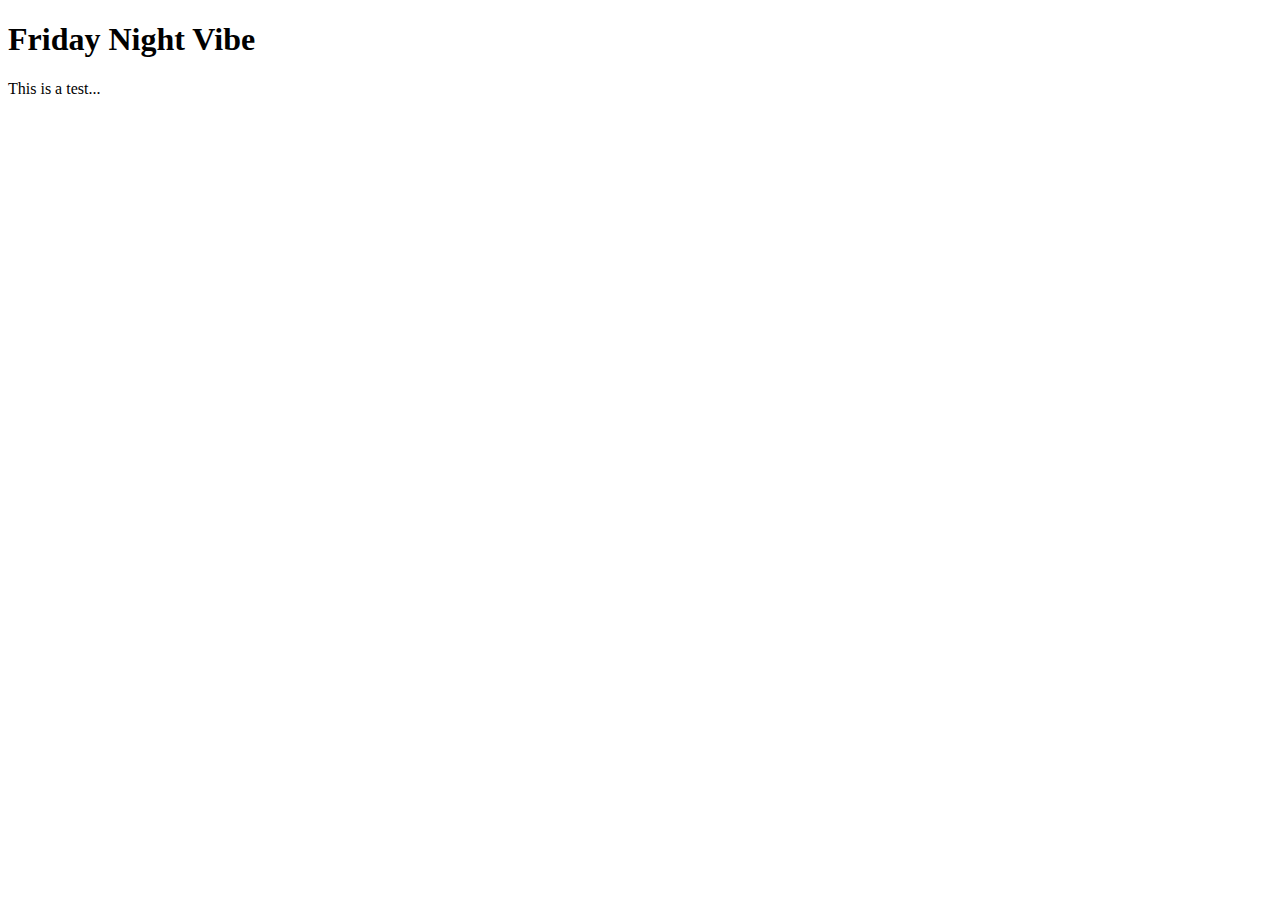
==== index.html @ 8425edb1 "create intex.html" ====
<!DOCTYPE html>
<html lang="en">
  <head>
    <meta charset="UTF-8">
    <meta name="viewport" content="width=device-width, initial-scale=1.0">
    <meta http-equiv="X-UA-Compatible" content="ie=edge">
    <title>Friday Night Vibe</title>
    <!-- <link rel="stylesheet" href="./style.css">
    <link rel="icon" href="./favicon.ico" type="image/x-icon"> -->
  </head>
  <body>
    <main>
        <h1>Friday Night Vibe</h1>
        <p>This is a test...</p>  
    </main>
	<!-- <script src="index.js"></script> -->
  </body>
</html>
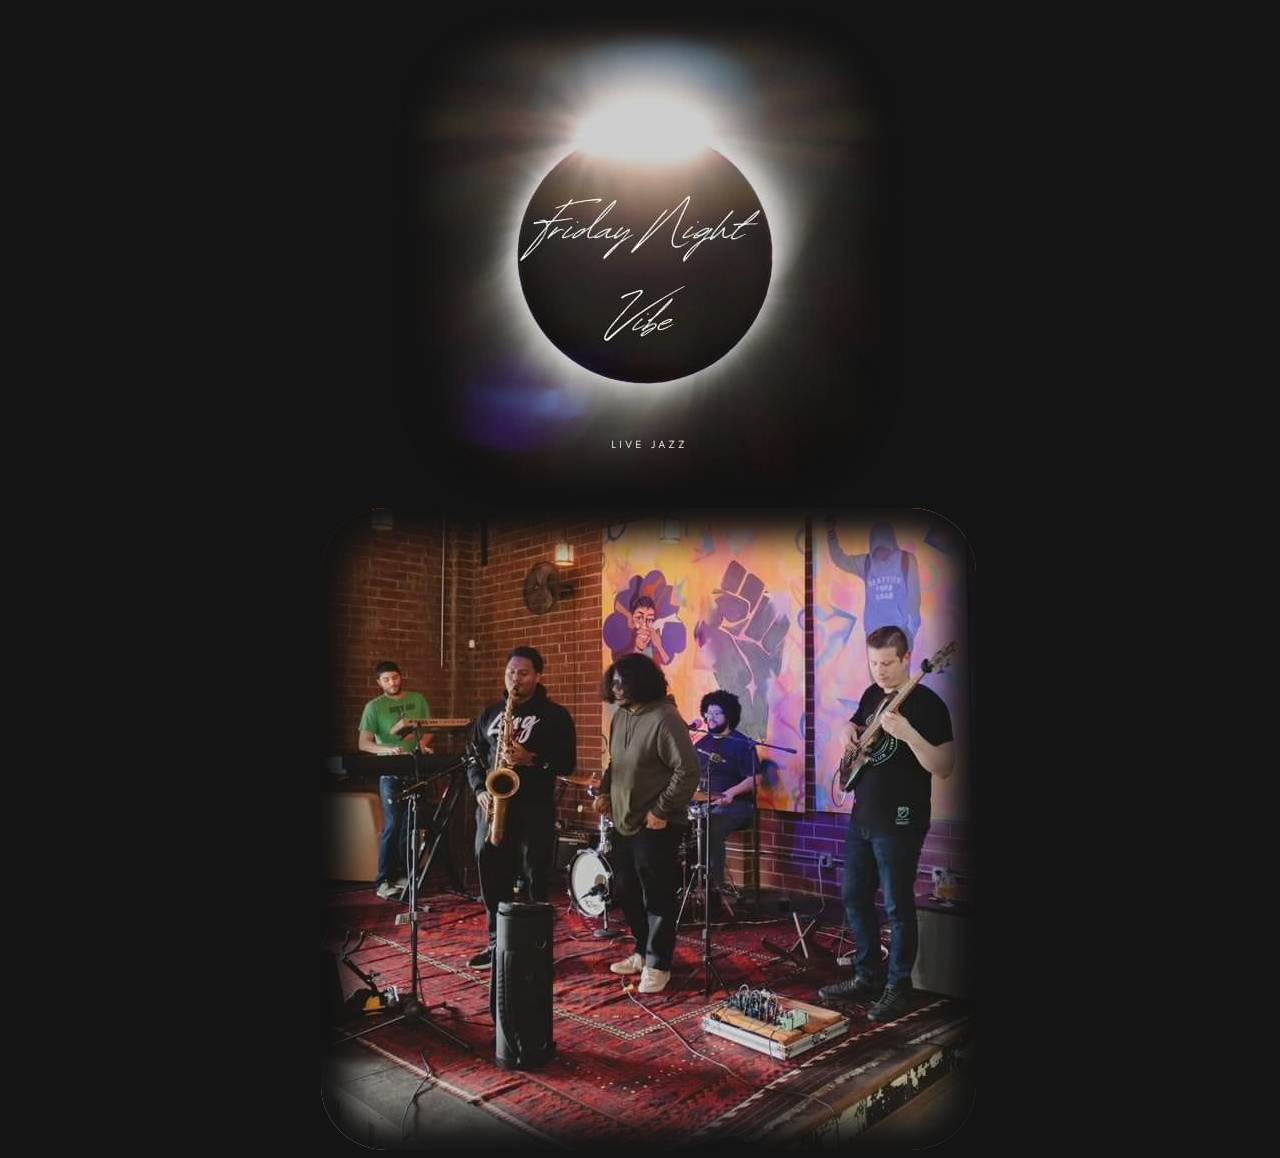
==== commit 0a426440: "logo and img" ====
--- a/index.html
+++ b/index.html
@@ -5,13 +5,23 @@
     <meta name="viewport" content="width=device-width, initial-scale=1.0">
     <meta http-equiv="X-UA-Compatible" content="ie=edge">
     <title>Friday Night Vibe</title>
-    <!-- <link rel="stylesheet" href="./style.css">
-    <link rel="icon" href="./favicon.ico" type="image/x-icon"> -->
+    <link rel="stylesheet" href="./styles.css">
+    <!-- <link rel="icon" href="./favicon.ico" type="image/x-icon"> -->
   </head>
   <body>
     <main>
-        <h1>Friday Night Vibe</h1>
-        <p>This is a test...</p>  
+      <head>
+        <div class="header">
+          <div class="fnv-logo">
+          </div>
+        </div>
+      </head>
+      <body class="header">
+        <div class="img-container">
+        <div class="main-img">
+        </div>
+      </div>
+      </body>
     </main>
 	<!-- <script src="index.js"></script> -->
   </body>
--- a/styles.css
+++ b/styles.css
@@ -0,0 +1,33 @@
+:root {
+    --bg_color: rgb(20, 20, 20);
+}
+
+.header {
+    width: 100%;
+    background-color: var(--bg_color);
+}
+.fnv-logo {
+    background-image: url("img/fnv_logo.jpg");
+    margin: auto;
+    display: block;
+    opacity: 1;
+    box-shadow: 0 0 2em 2em var(--bg_color) inset;
+    width: 500px;
+    height: 500px;
+    border-radius: 25%;
+}
+.img-container {
+    width: 100%;
+    background-color: var(--bg_color);
+}
+.main-img {
+    background-image: url("img/fnv_divine_barrel.jpg");
+    margin: auto;
+    display: block;
+    opacity: 1;
+    box-shadow: 0 0 2em 2em var(--bg_color) inset;
+    max-width: 655px;
+    height: 642px;
+    border-radius: 10%;
+    background-repeat: no-repeat;
+}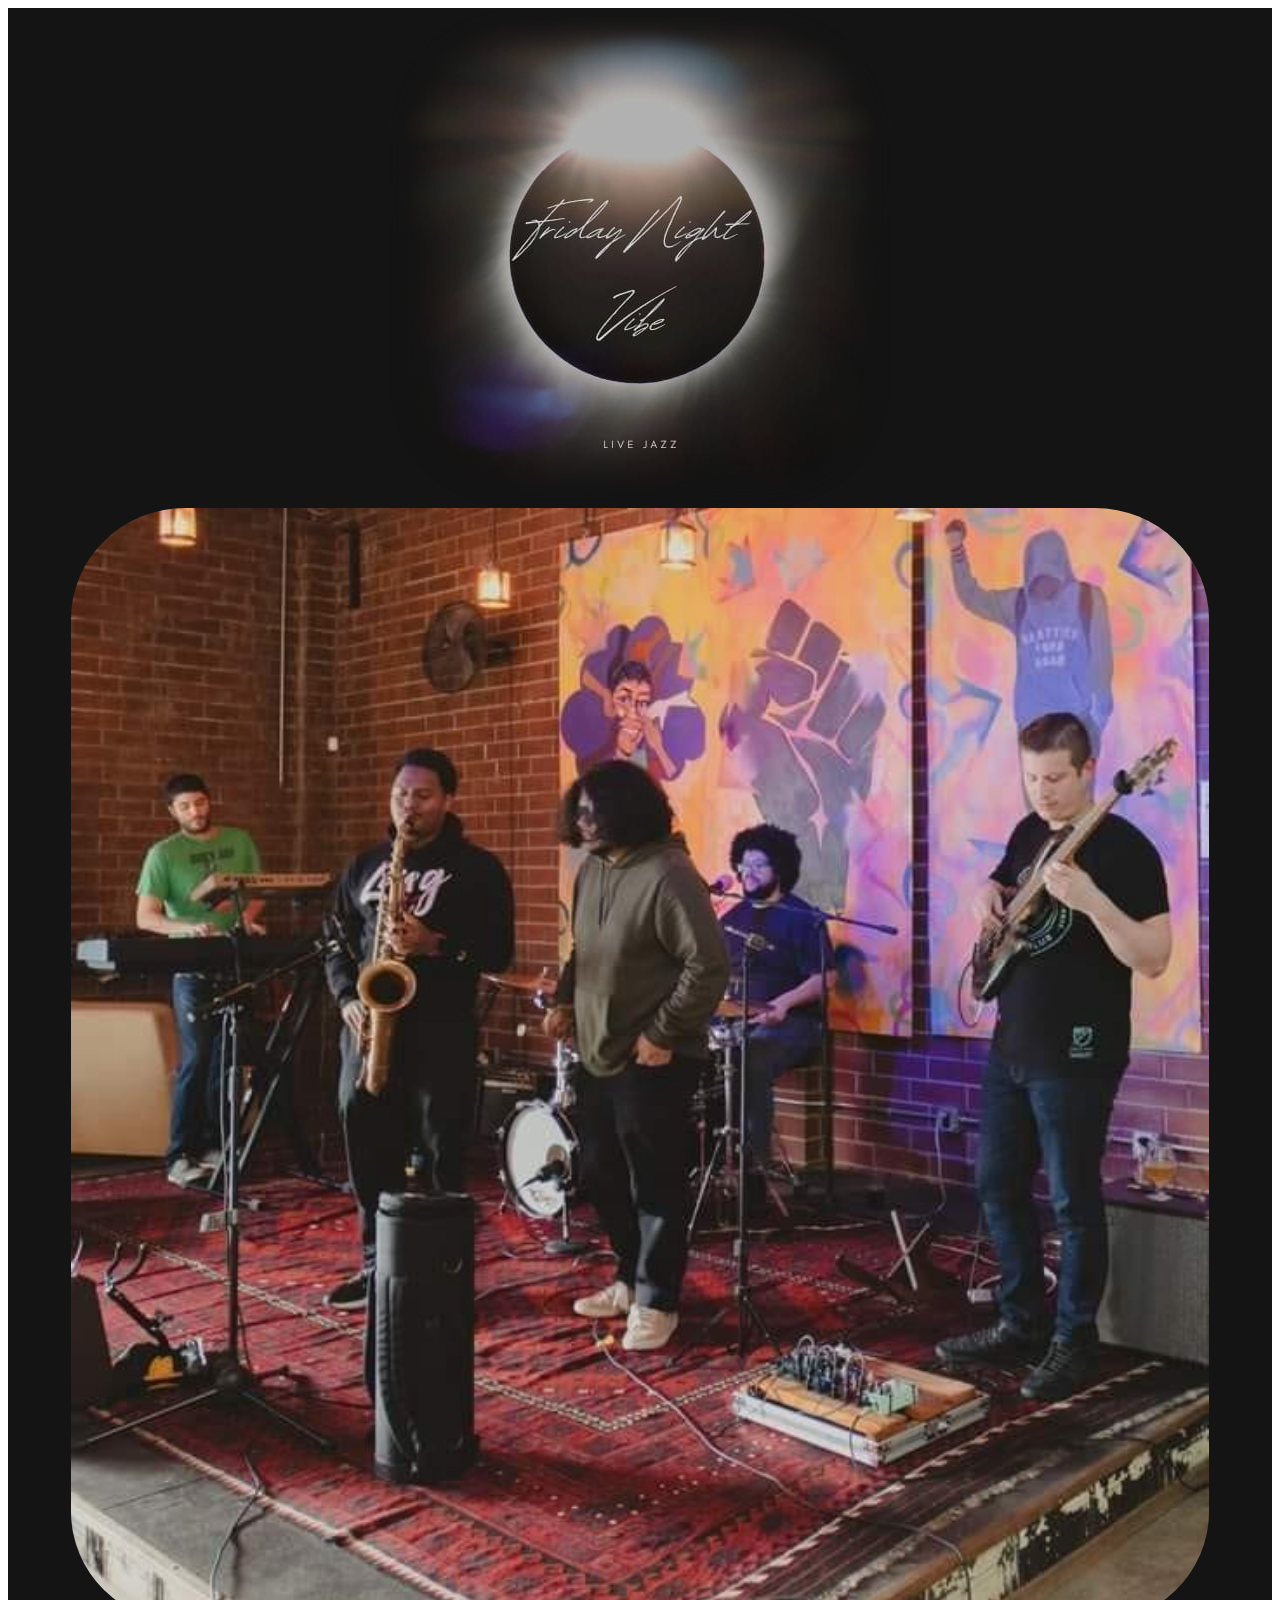
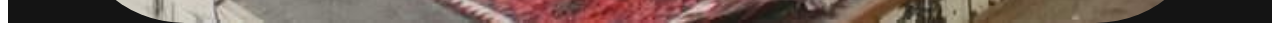
==== commit 6941a2d9: "checking on mobile3" ====
--- a/index.html
+++ b/index.html
@@ -10,18 +10,21 @@
   </head>
   <body>
     <main>
-      <head>
+      <header>
         <div class="header">
           <div class="fnv-logo">
           </div>
         </div>
-      </head>
-      <body class="header">
+      </header>
+      <!-- <section class="header">
         <div class="img-container">
         <div class="main-img">
         </div>
       </div>
-      </body>
+      </section> -->
+      <section class="header">
+        <img class="db-img" src="img/fnv_divine_barrel.jpg" />
+      </section>
     </main>
 	<!-- <script src="index.js"></script> -->
   </body>
--- a/styles.css
+++ b/styles.css
@@ -1,7 +1,6 @@
 :root {
     --bg_color: rgb(20, 20, 20);
 }
-
 .header {
     width: 100%;
     background-color: var(--bg_color);
@@ -10,7 +9,7 @@
     background-image: url("img/fnv_logo.jpg");
     margin: auto;
     display: block;
-    opacity: 1;
+    opacity: .85;
     box-shadow: 0 0 2em 2em var(--bg_color) inset;
     width: 500px;
     height: 500px;
@@ -20,7 +19,7 @@
     width: 100%;
     background-color: var(--bg_color);
 }
-.main-img {
+/* .main-img {
     background-image: url("img/fnv_divine_barrel.jpg");
     margin: auto;
     display: block;
@@ -29,5 +28,17 @@
     max-width: 655px;
     height: 642px;
     border-radius: 10%;
-    background-repeat: no-repeat;
+} */
+.db-img {
+    border-radius: 10%;
+    margin: auto;
+    display: block;
+    width: 90%;
+}
+@media only screen and (max-width: 500px){
+    .fnv-logo{
+        background-image: url("img/fnv_logo_mobile.jpg");
+        width: 300px;
+        height: 300px;
+    }
 }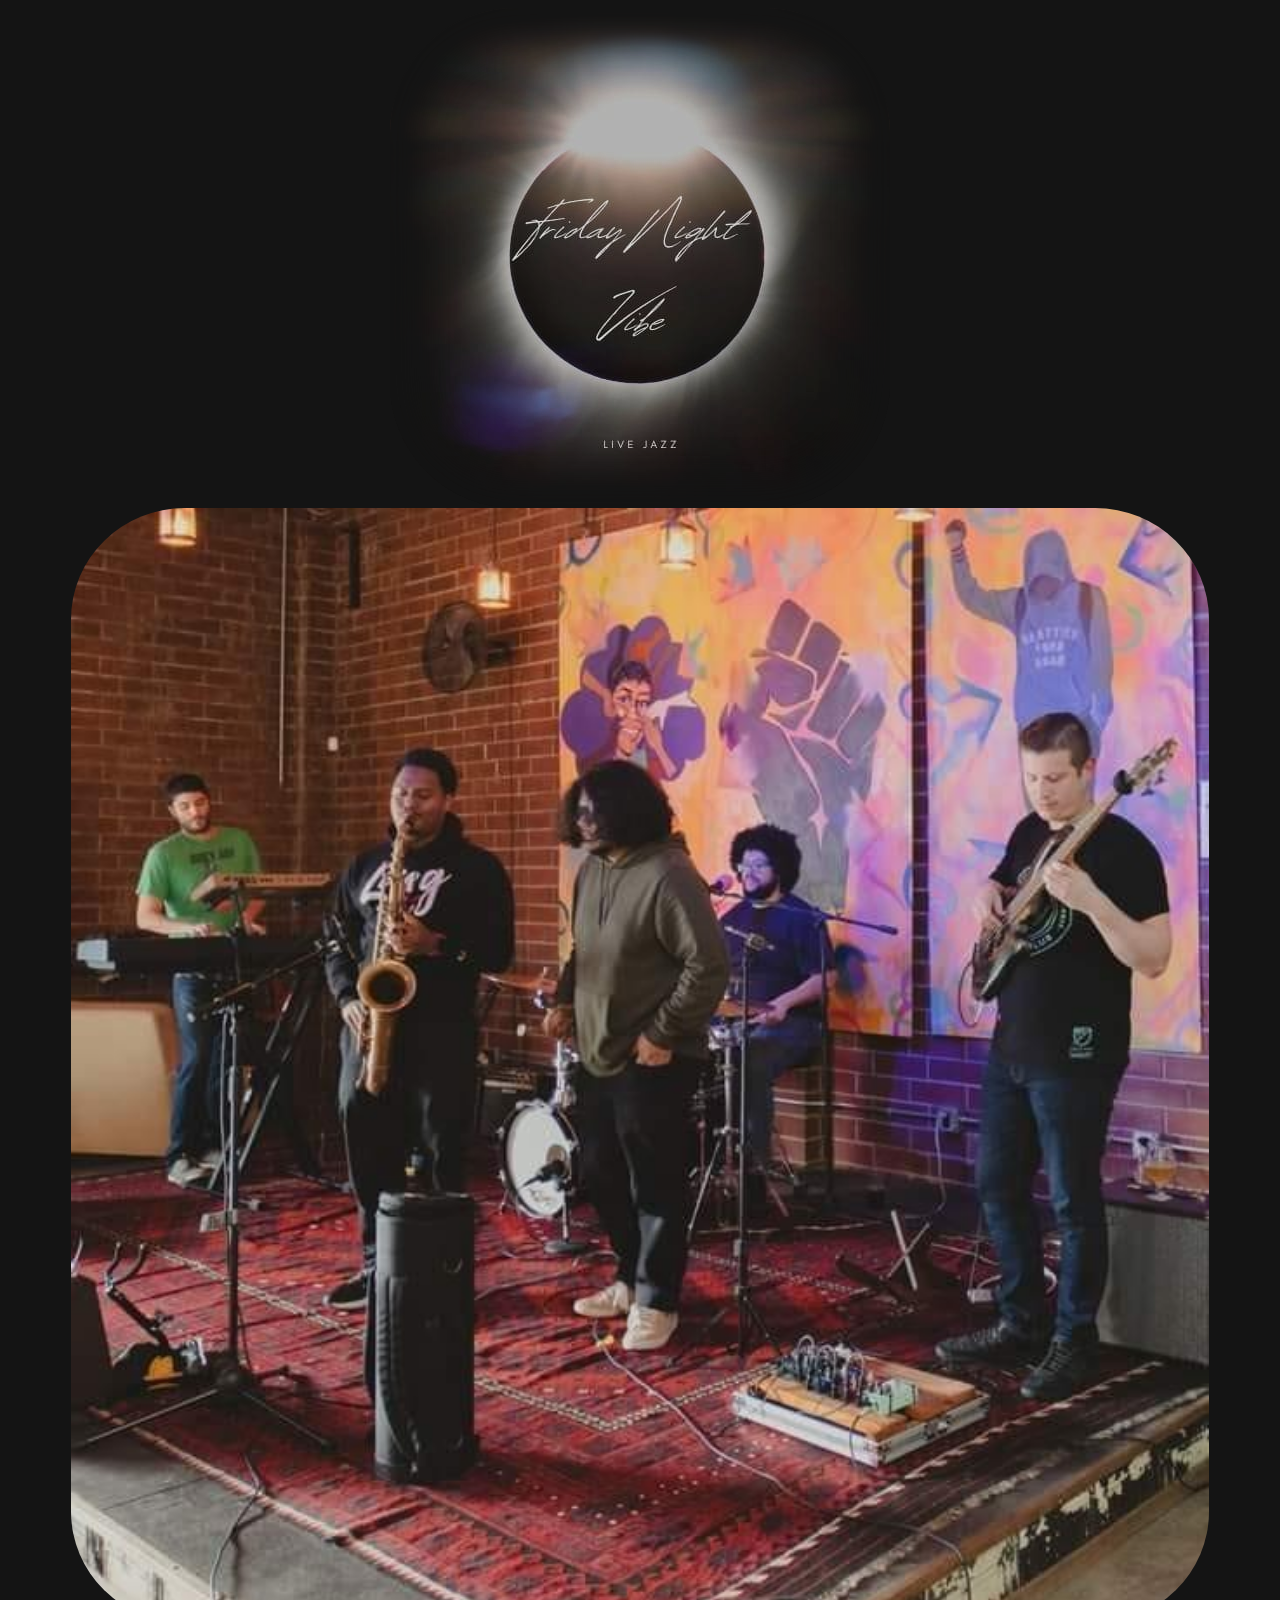
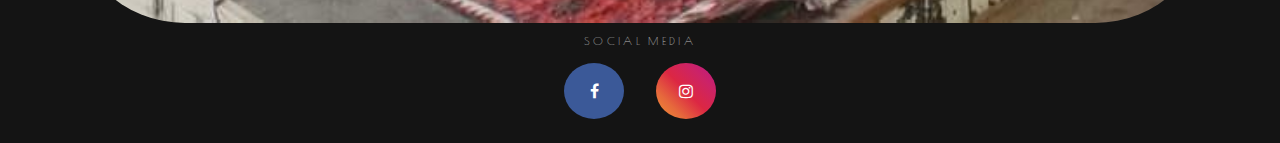
==== commit 1f307902: "add socials section" ====
--- a/index.html
+++ b/index.html
@@ -7,23 +7,26 @@
     <title>Friday Night Vibe</title>
     <link rel="stylesheet" href="./styles.css">
     <!-- <link rel="icon" href="./favicon.ico" type="image/x-icon"> -->
+    <!-- Add icon library -->
+    <link rel="stylesheet" href="https://cdnjs.cloudflare.com/ajax/libs/font-awesome/4.7.0/css/font-awesome.min.css">
   </head>
   <body>
     <main>
       <header>
-        <div class="header">
+        <div class="dark-bg">
           <div class="fnv-logo">
           </div>
         </div>
       </header>
-      <!-- <section class="header">
-        <div class="img-container">
-        <div class="main-img">
+      <section class="dark-bg">
+        <img class="db-img" src="img/fnv_divine_barrel.jpg" />
+      </section>
+      <section class="dark-bg">
+        <p class="socials-title">SOCIAL MEDIA</p>
+        <div class="socials-container">
+          <a href="https://www.facebook.com/FridayNightVibeBand" class="fa fa-facebook"></a>
+          <a href="https://www.instagram.com/fridaynightvibetheband/" class="fa fa-instagram"></a>
         </div>
-      </div>
-      </section> -->
-      <section class="header">
-        <img class="db-img" src="img/fnv_divine_barrel.jpg" />
       </section>
     </main>
 	<!-- <script src="index.js"></script> -->
--- a/styles.css
+++ b/styles.css
@@ -1,7 +1,12 @@
+@import url('https://fonts.googleapis.com/css2?family=Poiret+One&display=swap');
+
 :root {
     --bg_color: rgb(20, 20, 20);
 }
-.header {
+body {
+    background-color: var(--bg_color);
+}
+.dark-bg {
     width: 100%;
     background-color: var(--bg_color);
 }
@@ -19,22 +24,62 @@
     width: 100%;
     background-color: var(--bg_color);
 }
-/* .main-img {
-    background-image: url("img/fnv_divine_barrel.jpg");
-    margin: auto;
-    display: block;
-    opacity: 1;
-    box-shadow: 0 0 2em 2em var(--bg_color) inset;
-    max-width: 655px;
-    height: 642px;
-    border-radius: 10%;
-} */
+
 .db-img {
     border-radius: 10%;
     margin: auto;
     display: block;
     width: 90%;
 }
+/* Style all font awesome icons */
+.fa {
+    padding: 20px;
+    font-size: 30px;
+    width: 20px;
+    text-align: center;
+    text-decoration: none;
+    border-radius: 50%;
+    margin: 1em;
+}
+
+.socials-container {
+    display: flex;
+    align-items: center;
+    justify-content: center;
+}
+
+.socials-title {
+    color: white;
+    text-align: center;
+    margin-bottom: 0;
+    letter-spacing: 0.3em;
+    font-family: 'Poiret One', cursive;
+    font-size: .7em;
+    opacity: .7;
+}
+
+/* Add a hover effect if you want */
+.fa:hover {
+    opacity: 0.7;
+}
+
+/* Set a specific color for each brand */
+
+/* Facebook */
+.fa-facebook {
+    background: #3B5998;
+    color: white;
+}
+/* Instagram */
+.fa-instagram {
+    background: #f09433; 
+    background: -moz-linear-gradient(45deg, #f09433 0%, #e6683c 25%, #dc2743 50%, #cc2366 75%, #bc1888 100%); 
+    background: -webkit-linear-gradient(45deg, #f09433 0%,#e6683c 25%,#dc2743 50%,#cc2366 75%,#bc1888 100%); 
+    background: linear-gradient(45deg, #f09433 0%,#e6683c 25%,#dc2743 50%,#cc2366 75%,#bc1888 100%); 
+    filter: progid:DXImageTransform.Microsoft.gradient( startColorstr='#f09433', endColorstr='#bc1888',GradientType=1 );
+        color: white;
+}
+  
 @media only screen and (max-width: 500px){
     .fnv-logo{
         background-image: url("img/fnv_logo_mobile.jpg");
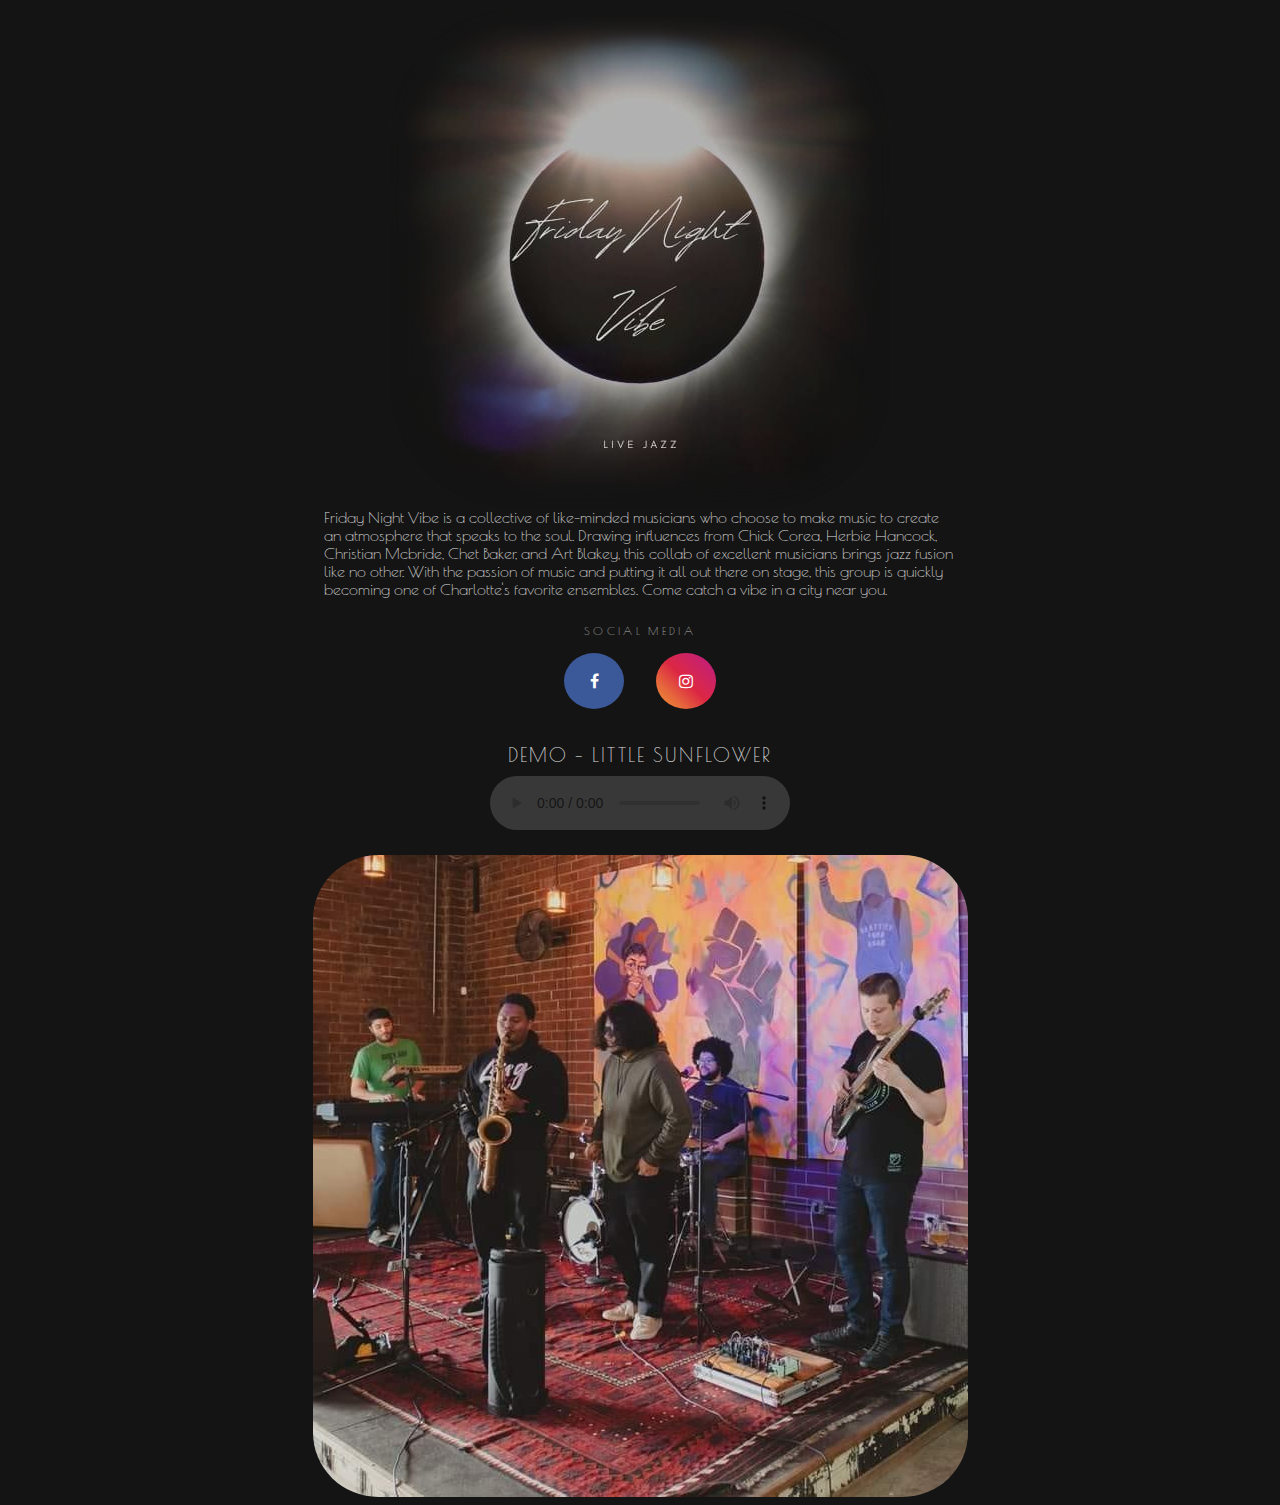
==== commit ade8dffe: "first draft from user story" ====
--- a/index.html
+++ b/index.html
@@ -18,8 +18,10 @@
           </div>
         </div>
       </header>
-      <section class="dark-bg">
-        <img class="db-img" src="img/fnv_divine_barrel.jpg" />
+      <section>
+        <div>
+        <p class="bio">Friday Night Vibe is a collective of like-minded musicians who choose to make music to create an atmosphere that speaks to the soul. Drawing influences from Chick Corea, Herbie Hancock, Christian Mcbride, Chet Baker, and Art Blakey, this collab of excellent musicians brings jazz fusion like no other. With the passion of music and putting it all out there on stage, this group is quickly becoming one of Charlotte's favorite ensembles. Come catch a vibe in a city near you.</p>
+        </div>
       </section>
       <section class="dark-bg">
         <p class="socials-title">SOCIAL MEDIA</p>
@@ -28,6 +30,18 @@
           <a href="https://www.instagram.com/fridaynightvibetheband/" class="fa fa-instagram"></a>
         </div>
       </section>
+      <section>
+        <p class="audio-title">DEMO - LITTLE SUNFLOWER</p>
+        <div class="audio-container">
+          <audio controls>
+            <source src="audio/Little Sunflower Demo.mp3" type="audio/mp3">
+          Your browser does not support the audio element.
+          </audio>
+        </div>
+      </section>
+      <section class="dark-bg">
+        <img class="db-img" src="img/fnv_divine_barrel.jpg" />
+      </section>
     </main>
 	<!-- <script src="index.js"></script> -->
   </body>
--- a/styles.css
+++ b/styles.css
@@ -2,14 +2,18 @@
 
 :root {
     --bg_color: rgb(20, 20, 20);
+    --poiret: 'Poiret One', cursive;
 }
+
 body {
     background-color: var(--bg_color);
 }
+
 .dark-bg {
     width: 100%;
     background-color: var(--bg_color);
 }
+
 .fnv-logo {
     background-image: url("img/fnv_logo.jpg");
     margin: auto;
@@ -20,18 +24,47 @@
     height: 500px;
     border-radius: 25%;
 }
+
 .img-container {
     width: 100%;
     background-color: var(--bg_color);
+}
+
+.bio {
+    font-family: var(--poiret);
+    color: whitesmoke;
+    width: 50%;
+    margin: auto;
+    opacity: .9;
+    padding-bottom: 15px;
+}
+
+.audio-title {
+    font-family: var(--poiret);
+    color: whitesmoke;
+    text-align: center;
+    opacity: .9;
+    font-size: 1.2em;
+    letter-spacing: 0.12em;
+    margin-bottom: 10px;
+}
+
+.audio-container {
+    margin: auto;
+    display: flex;
+    align-items: center;
+    justify-content: center;
+    opacity: .16;
+    margin-bottom: 25px;
 }
 
 .db-img {
     border-radius: 10%;
     margin: auto;
     display: block;
-    width: 90%;
+    width: 655px;
 }
-/* Style all font awesome icons */
+
 .fa {
     padding: 20px;
     font-size: 30px;
@@ -49,28 +82,24 @@
 }
 
 .socials-title {
-    color: white;
+    color: whitesmoke;
     text-align: center;
     margin-bottom: 0;
     letter-spacing: 0.3em;
-    font-family: 'Poiret One', cursive;
+    font-family: var(--poiret);
     font-size: .7em;
     opacity: .7;
 }
 
-/* Add a hover effect if you want */
 .fa:hover {
     opacity: 0.7;
 }
 
-/* Set a specific color for each brand */
-
-/* Facebook */
 .fa-facebook {
     background: #3B5998;
     color: white;
 }
-/* Instagram */
+
 .fa-instagram {
     background: #f09433; 
     background: -moz-linear-gradient(45deg, #f09433 0%, #e6683c 25%, #dc2743 50%, #cc2366 75%, #bc1888 100%); 
@@ -80,10 +109,28 @@
         color: white;
 }
   
-@media only screen and (max-width: 500px){
+@media only screen and (max-width: 675px){
     .fnv-logo{
         background-image: url("img/fnv_logo_mobile.jpg");
         width: 300px;
         height: 300px;
     }
+    .db-img{
+        width: 90%;
+    }
+    .bio{
+        width: 90%;
+        font-size: .8em;
+        padding-bottom: 5px;
+    }
+    .socials-title{
+        font-size: .6em;
+    }
+    .audio-container{
+        margin-bottom: 10px;
+    }
+    .audio-title{
+        margin-bottom: 2px;
+        font-size: 1em;
+    }
 }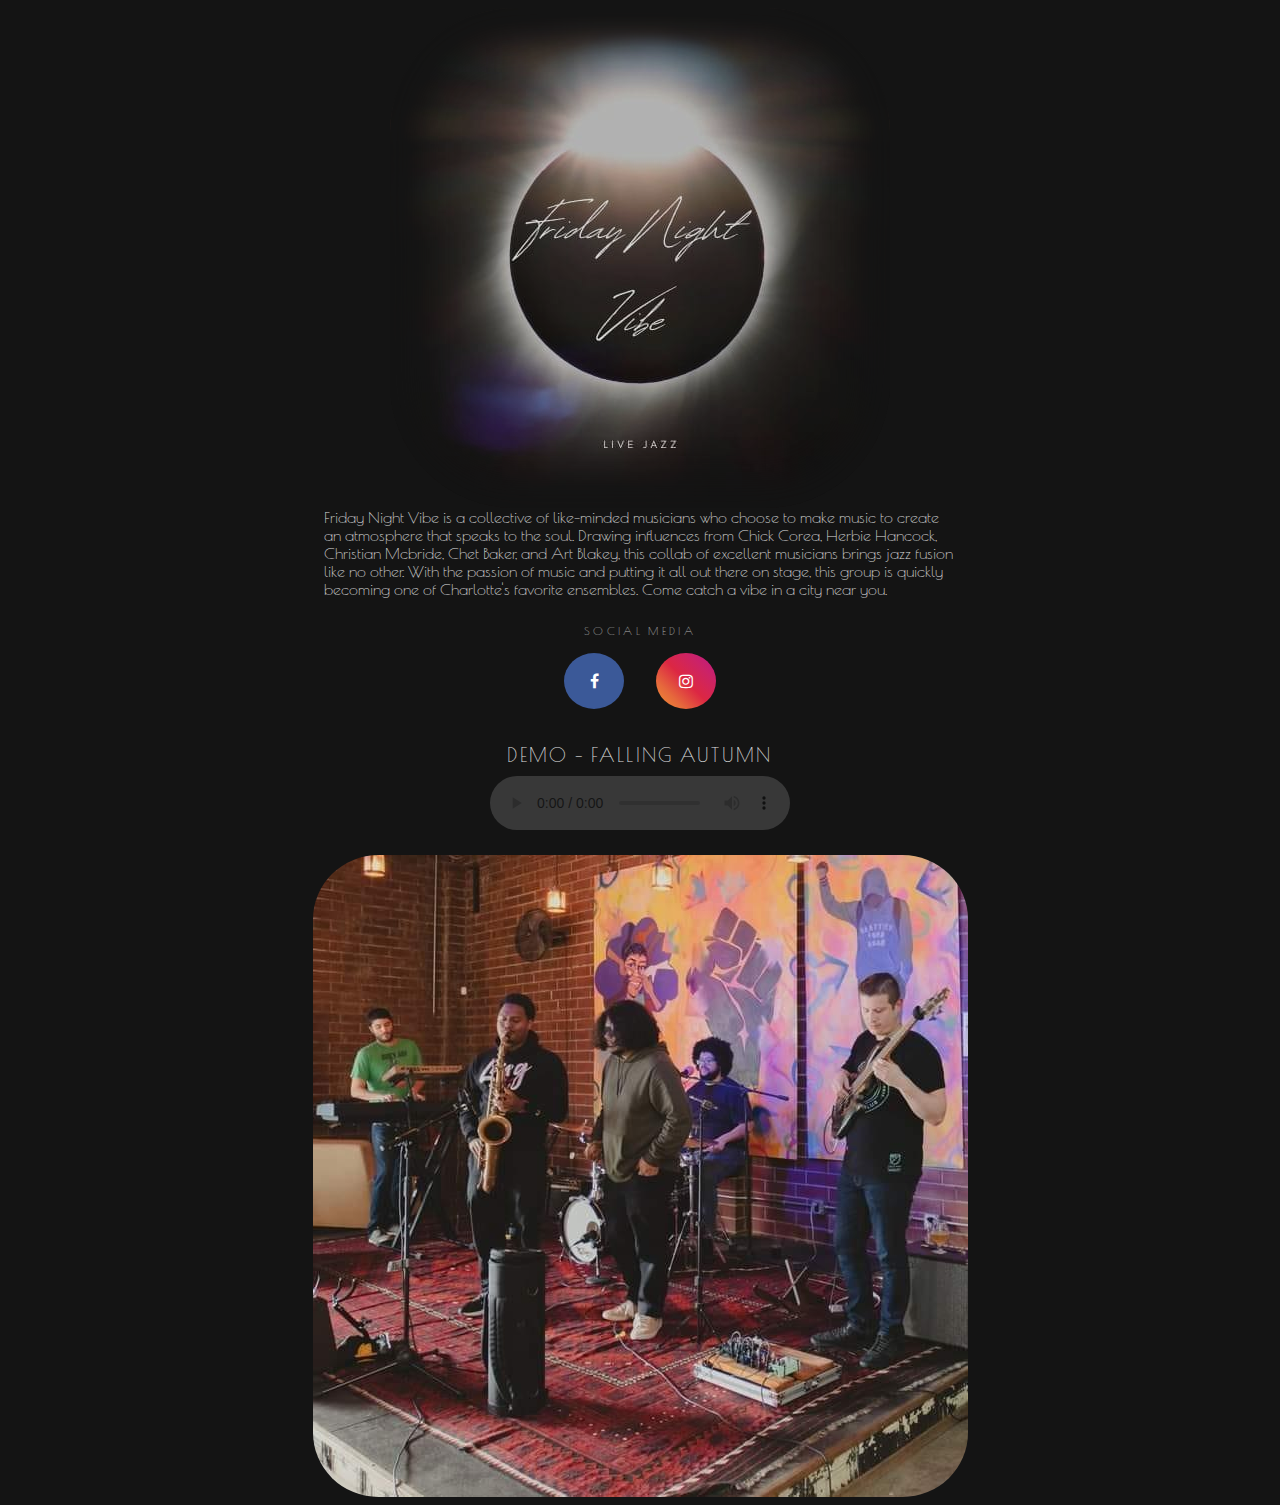
==== commit cc6acded: "update audio selection" ====
--- a/index.html
+++ b/index.html
@@ -31,10 +31,10 @@
         </div>
       </section>
       <section>
-        <p class="audio-title">DEMO - LITTLE SUNFLOWER</p>
+        <p class="audio-title">DEMO - FALLING AUTUMN</p>
         <div class="audio-container">
           <audio controls>
-            <source src="audio/Little Sunflower Demo.mp3" type="audio/mp3">
+            <source src="audio/GA song 1 8.7.22 check  edit mix   5 trumpet edits .wav" type="audio/mp3">
           Your browser does not support the audio element.
           </audio>
         </div>
